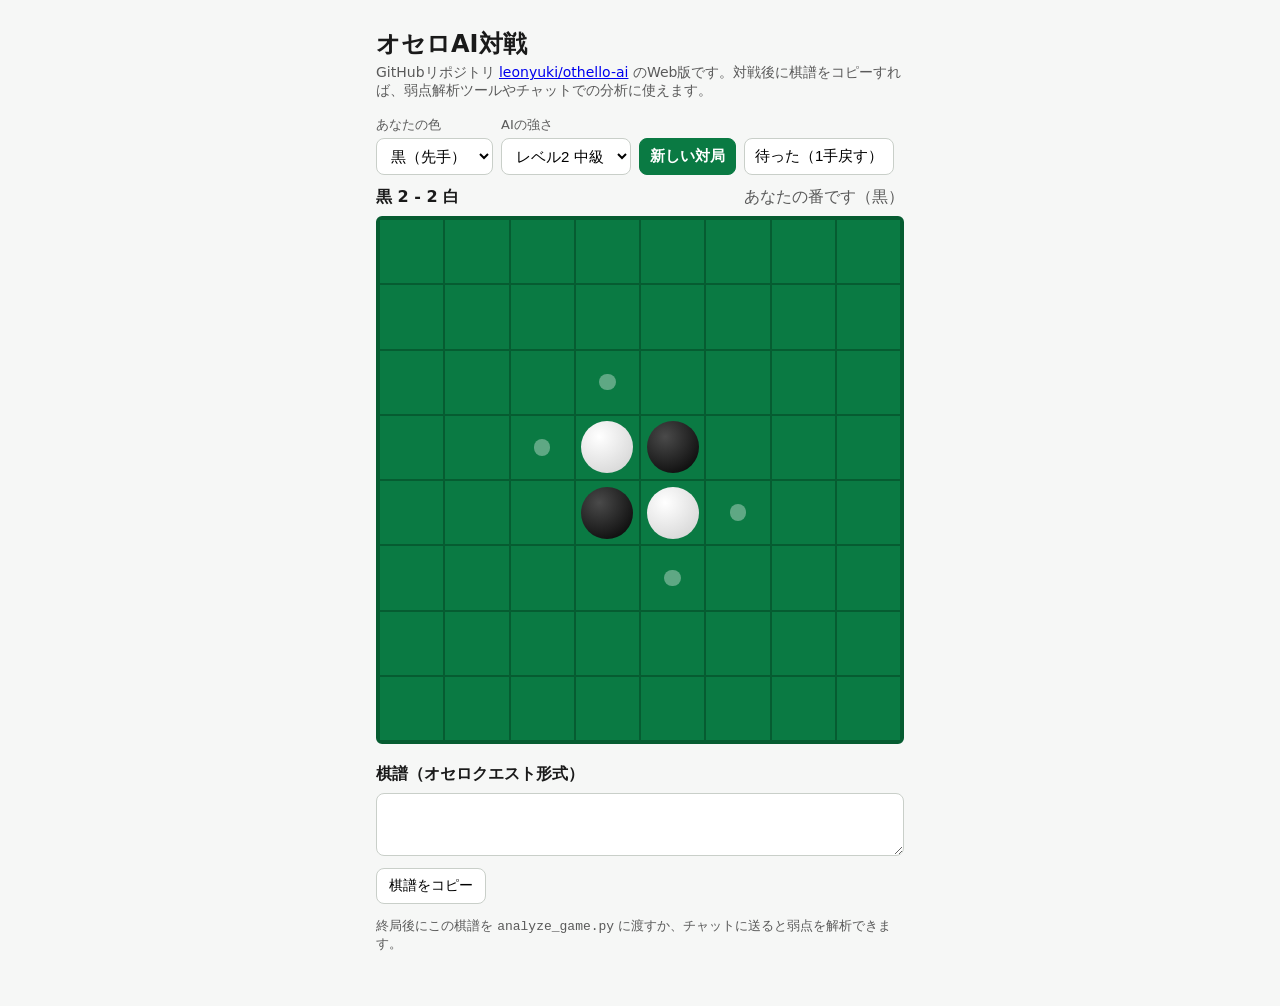
==== web/index.html @ ae4354a1 "Web版（ブラウザ対戦）とVercel設定を追加" ====
<!DOCTYPE html>
<html lang="ja">
<head>
<meta charset="UTF-8">
<meta name="viewport" content="width=device-width, initial-scale=1.0">
<title>オセロAI対戦</title>
<link rel="stylesheet" href="style.css">
</head>
<body>
<main>
  <h1>オセロAI対戦</h1>
  <p class="sub">GitHubリポジトリ <a href="https://github.com/leonyuki/othello-ai">leonyuki/othello-ai</a> のWeb版です。対戦後に棋譜をコピーすれば、弱点解析ツールやチャットでの分析に使えます。</p>

  <div class="controls">
    <label>あなたの色
      <select id="color">
        <option value="1">黒（先手）</option>
        <option value="2">白（後手）</option>
      </select>
    </label>
    <label>AIの強さ
      <select id="level">
        <option value="1">レベル1 入門</option>
        <option value="2" selected>レベル2 中級</option>
        <option value="3">レベル3 上級</option>
        <option value="4">レベル4 最強</option>
      </select>
    </label>
    <button id="new-game" type="button">新しい対局</button>
    <button id="undo" type="button">待った（1手戻す）</button>
  </div>

  <div class="meta">
    <span id="score">黒 2 - 2 白</span>
    <span id="status">あなたの番です</span>
  </div>

  <div id="board" role="grid" aria-label="オセロ盤"></div>

  <section class="kifu-box">
    <h2>棋譜（オセロクエスト形式）</h2>
    <textarea id="kifu" rows="3" readonly></textarea>
    <button id="copy-kifu" type="button">棋譜をコピー</button>
    <p class="note">終局後にこの棋譜を <code>analyze_game.py</code> に渡すか、チャットに送ると弱点を解析できます。</p>
  </section>
</main>
<script src="app.js"></script>
</body>
</html>
---- web/style.css ----
:root {
  --board-green: #0a7a43;
  --board-line: #065c31;
  --ink: #1a1a1a;
  --muted: #5a5a5a;
  --accent: #0a7a43;
}

* { box-sizing: border-box; }

body {
  margin: 0;
  font-family: "Hiragino Kaku Gothic ProN", "Yu Gothic", system-ui, sans-serif;
  color: var(--ink);
  background: #f6f7f6;
}

main {
  max-width: 560px;
  margin: 0 auto;
  padding: 20px 16px 40px;
}

h1 { font-size: 24px; margin: 8px 0 4px; }
.sub { color: var(--muted); font-size: 14px; margin: 0 0 16px; }

.controls {
  display: flex;
  flex-wrap: wrap;
  gap: 8px;
  align-items: end;
  margin-bottom: 12px;
}
.controls label { font-size: 13px; color: var(--muted); display: flex; flex-direction: column; gap: 4px; }
.controls select, .controls button {
  font-size: 15px;
  padding: 8px 10px;
  border-radius: 8px;
  border: 1px solid #c9cfc9;
  background: #fff;
}
.controls button { cursor: pointer; }
#new-game { background: var(--accent); border-color: var(--accent); color: #fff; font-weight: 600; }

.meta {
  display: flex;
  justify-content: space-between;
  font-size: 16px;
  margin-bottom: 8px;
}
#score { font-weight: 700; }
#status { color: var(--muted); }

#board {
  display: grid;
  grid-template-columns: repeat(8, 1fr);
  gap: 2px;
  background: var(--board-line);
  border: 2px solid var(--board-line);
  border-radius: 6px;
  padding: 2px;
  aspect-ratio: 1;
}
.cell {
  background: var(--board-green);
  border: none;
  padding: 0;
  display: flex;
  align-items: center;
  justify-content: center;
  aspect-ratio: 1;
  cursor: default;
}
.cell.playable { cursor: pointer; }
.cell.playable:hover { background: #0d8f4f; }
.disc {
  width: 82%;
  height: 82%;
  border-radius: 50%;
  display: block;
}
.disc.black { background: radial-gradient(circle at 35% 30%, #4a4a4a, #000); }
.disc.white { background: radial-gradient(circle at 35% 30%, #ffffff, #cfcfcf); }
.disc.last { box-shadow: 0 0 0 3px #ffd94d; }
.hint {
  width: 26%;
  height: 26%;
  border-radius: 50%;
  background: rgba(255, 255, 255, 0.35);
  display: block;
}

.kifu-box { margin-top: 20px; }
.kifu-box h2 { font-size: 16px; margin: 0 0 8px; }
.kifu-box textarea {
  width: 100%;
  font-family: ui-monospace, monospace;
  font-size: 13px;
  padding: 8px;
  border: 1px solid #c9cfc9;
  border-radius: 8px;
  word-break: break-all;
}
.kifu-box button {
  margin-top: 8px;
  font-size: 14px;
  padding: 8px 12px;
  border-radius: 8px;
  border: 1px solid #c9cfc9;
  background: #fff;
  cursor: pointer;
}
.note { color: var(--muted); font-size: 13px; }
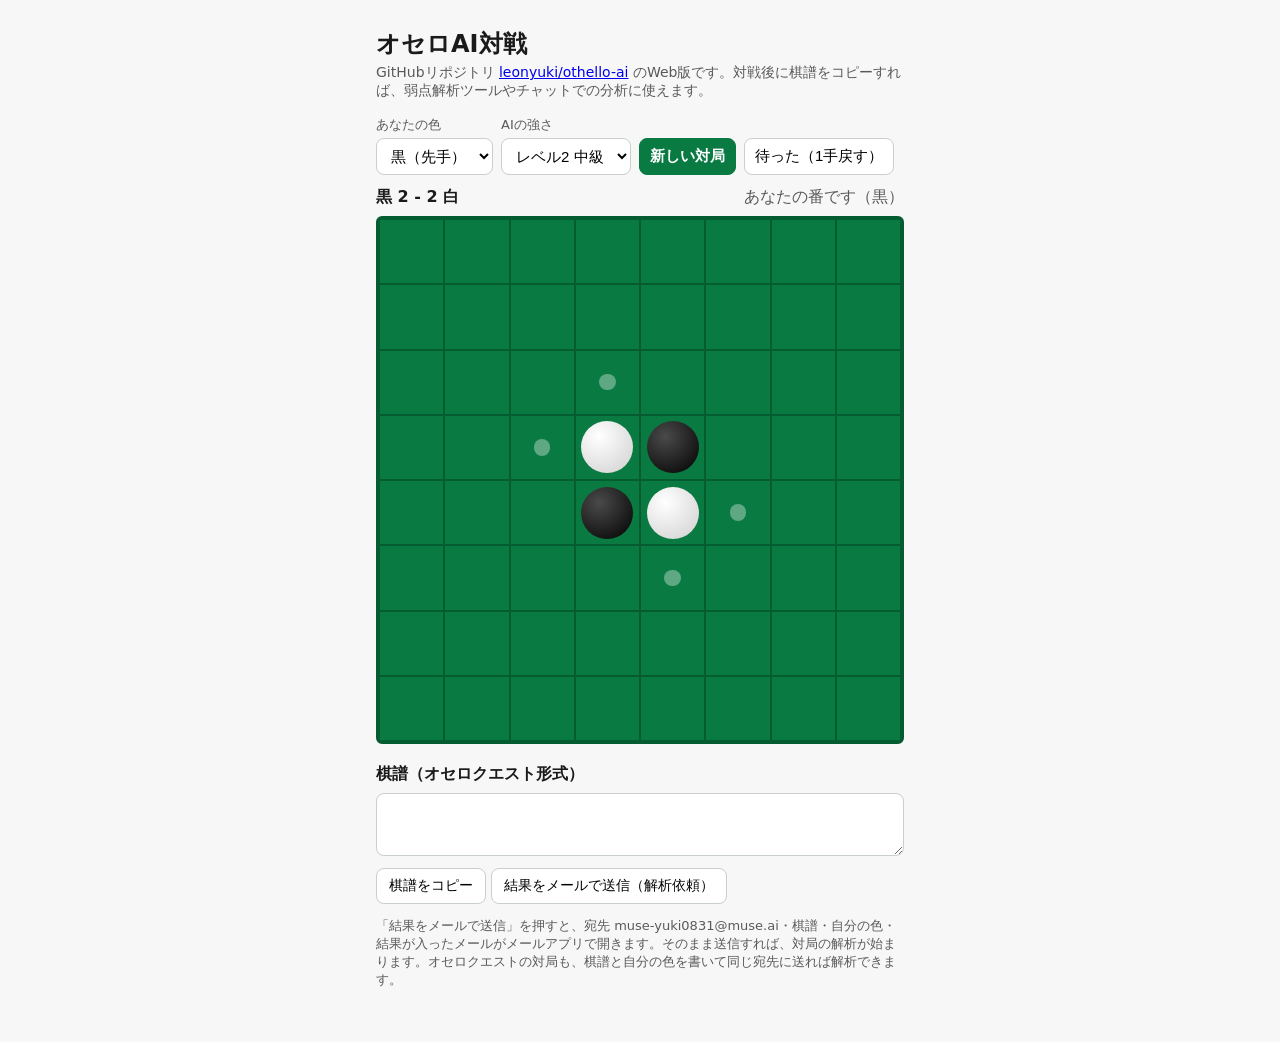
==== commit 950d64b6: "Web版に結果メール送信ボタンとメール解析の案内を追加" ====
--- a/web/index.html
+++ b/web/index.html
@@ -41,7 +41,8 @@
     <h2>棋譜（オセロクエスト形式）</h2>
     <textarea id="kifu" rows="3" readonly></textarea>
     <button id="copy-kifu" type="button">棋譜をコピー</button>
-    <p class="note">終局後にこの棋譜を <code>analyze_game.py</code> に渡すか、チャットに送ると弱点を解析できます。</p>
+    <button id="mail-result" type="button">結果をメールで送信（解析依頼）</button>
+    <p class="note">「結果をメールで送信」を押すと、宛先 muse-yuki0831@muse.ai・棋譜・自分の色・結果が入ったメールがメールアプリで開きます。そのまま送信すれば、対局の解析が始まります。オセロクエストの対局も、棋譜と自分の色を書いて同じ宛先に送れば解析できます。</p>
   </section>
 </main>
 <script src="app.js"></script>
